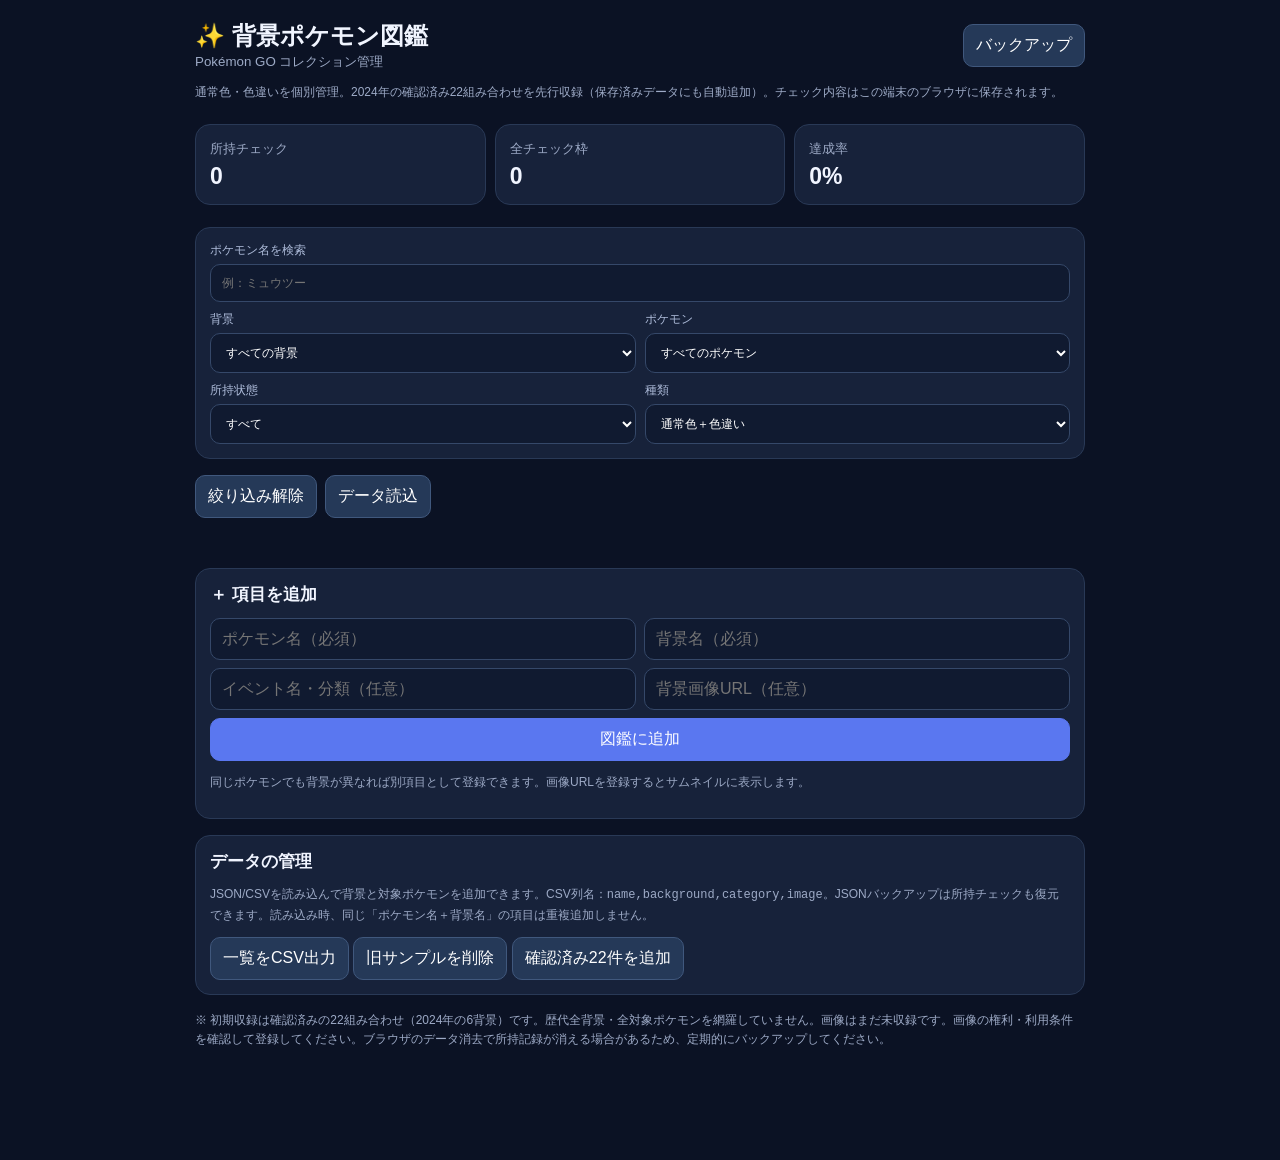
==== index.html @ 38513f24 "Add files via upload" ====
<!doctype html><html lang="ja"><head><meta charset="utf-8"><meta name="viewport" content="width=device-width,initial-scale=1,viewport-fit=cover"><meta name="theme-color" content="#111b34"><title>背景ポケモン図鑑 v2.1</title><style>
:root{font-family:-apple-system,BlinkMacSystemFont,"Hiragino Kaku Gothic ProN",sans-serif;color:#f1f5ff;background:#0b1224}*{box-sizing:border-box}body{margin:0}main{max-width:920px;margin:auto;padding:20px 15px 100px}header{display:flex;justify-content:space-between;align-items:center;gap:10px}h1{font-size:24px;margin:0}p{color:#9daac6}small,.muted{color:#9daac6}.stats{display:grid;grid-template-columns:repeat(3,1fr);gap:9px;margin:22px 0}.stat,.panel,.entry{background:#17223a;border:1px solid #293956;border-radius:15px;padding:14px}.stat strong{display:block;font-size:23px;margin-top:5px}.filters{display:grid;grid-template-columns:repeat(2,minmax(0,1fr));gap:9px}.filters label{font-size:12px;color:#aebcda}.filters label:first-child{grid-column:span 2}input,select,button{font:inherit}input,select{display:block;width:100%;background:#101a30;color:#fff;border:1px solid #354869;border-radius:10px;padding:11px;margin-top:5px;min-width:0}button{border:1px solid #40587d;background:#253958;color:#fff;border-radius:10px;padding:10px 12px;cursor:pointer}button.primary{background:#5a77f0;border-color:#5a77f0}button:disabled{opacity:.4}.toolbar{display:flex;gap:8px;flex-wrap:wrap;margin:14px 0}.entry{display:flex;align-items:center;gap:12px;margin:9px 0}.thumb{height:72px;width:72px;flex:0 0 72px;border-radius:12px;background:linear-gradient(135deg,#183c5b,#735ba6);display:grid;place-items:center;overflow:hidden;color:#dce8ff;font-size:11px;text-align:center}.thumb img{width:100%;height:100%;object-fit:cover}.details{flex:1;min-width:0}.details b{display:block;font-size:16px}.details small{display:block;margin-top:4px;line-height:1.45}.checks{display:flex;flex-direction:column;gap:9px}.checks label{display:flex;align-items:center;gap:5px;font-size:12px;white-space:nowrap}.checks input{width:19px;height:19px;margin:0;accent-color:#7e9bff}.panel{margin:16px 0}.panel h2{font-size:17px;margin:0 0 12px}.form-grid{display:grid;grid-template-columns:1fr 1fr;gap:8px}.form-grid input{margin:0}.wide{grid-column:span 2}.footnote{font-size:12px;line-height:1.6}.empty{text-align:center;padding:35px;color:#b5c4e0}.hidden{display:none}.tag{font-size:11px;background:#2e4365;border-radius:7px;padding:3px 6px;display:inline-block;margin-top:5px}#notice{color:#9fe1b5;font-size:13px;min-height:20px}@media(max-width:450px){.entry{gap:9px;padding:10px}.thumb{width:61px;height:61px;flex-basis:61px}.details b{font-size:14px}.checks label{font-size:11px}.stat{padding:11px}.stat strong{font-size:20px}}
</style></head><body><main><header><div><h1>✨ 背景ポケモン図鑑</h1><small>Pokémon GO コレクション管理</small></div><button id="exportBtn">バックアップ</button></header><p class="footnote">通常色・色違いを個別管理。2024年の確認済み22組み合わせを先行収録（保存済みデータにも自動追加）。チェック内容はこの端末のブラウザに保存されます。</p><section class="stats"><div class="stat"><small>所持チェック</small><strong id="ownedCount">0</strong></div><div class="stat"><small>全チェック枠</small><strong id="totalCount">0</strong></div><div class="stat"><small>達成率</small><strong id="rate">0%</strong></div></section><section class="panel"><div class="filters"><label>ポケモン名を検索<input id="search" type="search" placeholder="例：ミュウツー"></label><label>背景<select id="bgFilter"><option value="">すべての背景</option></select></label><label>ポケモン<select id="pokeFilter"><option value="">すべてのポケモン</option></select></label><label>所持状態<select id="ownedFilter"><option value="">すべて</option><option value="owned">所持済みのみ</option><option value="missing">未所持のみ</option></select></label><label>種類<select id="typeFilter"><option value="">通常色＋色違い</option><option value="normal">通常色</option><option value="shiny">色違い</option></select></label></div></section><div class="toolbar"><button id="resetFilters">絞り込み解除</button><button id="importBtn">データ読込</button><input class="hidden" id="file" type="file" accept=".json,.csv,application/json,text/csv"></div><div id="notice" role="status"></div><div id="results"></div><section class="panel"><h2>＋ 項目を追加</h2><div class="form-grid"><input id="addName" placeholder="ポケモン名（必須）"><input id="addBg" placeholder="背景名（必須）"><input id="addCategory" placeholder="イベント名・分類（任意）"><input id="addImage" placeholder="背景画像URL（任意）"><button class="primary wide" id="addBtn">図鑑に追加</button></div><p class="footnote">同じポケモンでも背景が異なれば別項目として登録できます。画像URLを登録するとサムネイルに表示します。</p></section><section class="panel"><h2>データの管理</h2><p class="footnote">JSON/CSVを読み込んで背景と対象ポケモンを追加できます。CSV列名：<code>name,background,category,image</code>。JSONバックアップは所持チェックも復元できます。読み込み時、同じ「ポケモン名＋背景名」の項目は重複追加しません。</p><button id="exportCsv">一覧をCSV出力</button> <button id="clearDemo">旧サンプルを削除</button> <button id="loadVerified">確認済み22件を追加</button></section><p class="footnote">※ 初期収録は確認済みの22組み合わせ（2024年の6背景）です。歴代全背景・全対象ポケモンを網羅していません。画像はまだ未収録です。画像の権利・利用条件を確認して登録してください。ブラウザのデータ消去で所持記録が消える場合があるため、定期的にバックアップしてください。</p></main><script>
const STORE='pogo-bg-collection-v1';
const samples=[{"name":"ウツロイド","background":"GO Fest 2024 ウルトラホール","category":"スペシャル背景｜2024","image":""},{"name":"マッシブーン","background":"GO Fest 2024 ウルトラホール","category":"スペシャル背景｜2024","image":""},{"name":"フェローチェ","background":"GO Fest 2024 ウルトラホール","category":"スペシャル背景｜2024","image":""},{"name":"デンジュモク","background":"GO Fest 2024 ウルトラホール","category":"スペシャル背景｜2024","image":""},{"name":"テッカグヤ","background":"GO Fest 2024 ウルトラホール","category":"スペシャル背景｜2024","image":""},{"name":"カミツルギ","background":"GO Fest 2024 ウルトラホール","category":"スペシャル背景｜2024","image":""},{"name":"アクジキング","background":"GO Fest 2024 ウルトラホール","category":"スペシャル背景｜2024","image":""},{"name":"ネクロズマ","background":"GO Fest 2024 ウルトラホール","category":"スペシャル背景｜2024","image":""},{"name":"ツンデツンデ","background":"GO Fest 2024 ウルトラホール","category":"スペシャル背景｜2024","image":""},{"name":"ズガドーン","background":"GO Fest 2024 ウルトラホール","category":"スペシャル背景｜2024","image":""},{"name":"ソルガレオ","background":"GO Fest 2024 日輪","category":"スペシャル背景｜2024","image":""},{"name":"ルナアーラ","background":"GO Fest 2024 月輪","category":"スペシャル背景｜2024","image":""},{"name":"ネクロズマ（たそがれのたてがみ）","background":"GO Fest 2024 ウルトラホール・日輪","category":"スペシャル背景｜2024","image":""},{"name":"ネクロズマ（あかつきのつばさ）","background":"GO Fest 2024 ウルトラホール・月輪","category":"スペシャル背景｜2024","image":""},{"name":"ソルガレオ","background":"GO Fest 2024 仙台","category":"ロケーション背景｜2024","image":""},{"name":"ルナアーラ","background":"GO Fest 2024 仙台","category":"ロケーション背景｜2024","image":""},{"name":"ウツロイド","background":"GO Fest 2024 仙台","category":"ロケーション背景｜2024","image":""},{"name":"デンジュモク","background":"GO Fest 2024 仙台","category":"ロケーション背景｜2024","image":""},{"name":"カミツルギ","background":"GO Fest 2024 仙台","category":"ロケーション背景｜2024","image":""},{"name":"アクジキング","background":"GO Fest 2024 仙台","category":"ロケーション背景｜2024","image":""},{"name":"ネクロズマ","background":"GO Fest 2024 仙台","category":"ロケーション背景｜2024","image":""},{"name":"ツンデツンデ","background":"GO Fest 2024 仙台","category":"ロケーション背景｜2024","image":""}];
const $=id=>document.getElementById(id);const key=x=>`${x.name.trim()}|||${x.background.trim()}`;let entries=[];let checks={};
try{const data=JSON.parse(localStorage.getItem(STORE));if(data&&Array.isArray(data.entries)){entries=data.entries;checks=data.checks||{}}else entries=[...samples]}catch{entries=[...samples]}
// Merge newly bundled records without overwriting the user's saved collection or checkmarks.
{const known=new Set(entries.map(key));for(const item of samples){if(!known.has(key(item))){entries.push(item);known.add(key(item))}}}
try{localStorage.setItem(STORE,JSON.stringify({entries,checks}))}catch{}
function save(){try{localStorage.setItem(STORE,JSON.stringify({entries,checks}))}catch{notice('保存に失敗しました。ストレージの空きを確認してください')}}
function notice(t){$('notice').textContent=t;setTimeout(()=>{if($('notice').textContent===t)$('notice').textContent=''},4500)}
function option(value){const o=document.createElement('option');o.value=value;o.textContent=value;return o}
function filters(){const oldBg=$('bgFilter').value,oldPoke=$('pokeFilter').value;for(const id of ['bgFilter','pokeFilter'])$(id).replaceChildren(option(''));$('bgFilter').options[0].textContent='すべての背景';$('pokeFilter').options[0].textContent='すべてのポケモン';[...new Set(entries.map(x=>x.background))].sort('ja').forEach(x=>$('bgFilter').append(option(x)));[...new Set(entries.map(x=>x.name))].sort('ja').forEach(x=>$('pokeFilter').append(option(x)));$('bgFilter').value=oldBg;$('pokeFilter').value=oldPoke}
function render(){filters();let total=entries.length*2,owned=entries.reduce((n,x)=>n+Number(!!checks[key(x)+'|||normal'])+Number(!!checks[key(x)+'|||shiny']),0);$('ownedCount').textContent=owned;$('totalCount').textContent=total;$('rate').textContent=total?Math.round(owned/total*100)+'%':'0%';const search=$('search').value.toLocaleLowerCase(),bg=$('bgFilter').value,poke=$('pokeFilter').value,ownedF=$('ownedFilter').value,type=$('typeFilter').value;const root=$('results');root.replaceChildren();let found=0;for(const e of entries){if(search&&!`${e.name} ${e.background} ${e.category||''}`.toLocaleLowerCase().includes(search))continue;if(bg&&e.background!==bg||poke&&e.name!==poke)continue;const types=['normal','shiny'].filter(t=>!type||type===t).filter(t=>!ownedF||(ownedF==='owned'?!!checks[key(e)+'|||'+t]:!checks[key(e)+'|||'+t]));if(!types.length)continue;found++;const row=document.createElement('div');row.className='entry';const thumb=document.createElement('div');thumb.className='thumb';if(e.image&&/^https:\/\//i.test(e.image)){const img=document.createElement('img');img.src=e.image;img.alt=e.background+' 背景画像';img.loading='lazy';img.onerror=()=>{thumb.textContent='🖼️ 背景';};thumb.append(img)}else thumb.textContent='🖼️ 背景';const info=document.createElement('div');info.className='details';const title=document.createElement('b');title.textContent=e.name;const detail=document.createElement('small');detail.textContent=e.background;info.append(title,detail);if(e.category){const tag=document.createElement('span');tag.className='tag';tag.textContent=e.category;info.append(tag)}const cs=document.createElement('div');cs.className='checks';for(const t of types){const label=document.createElement('label');const cb=document.createElement('input');cb.type='checkbox';cb.checked=!!checks[key(e)+'|||'+t];cb.setAttribute('aria-label',`${e.name} ${e.background} ${t==='shiny'?'色違い':'通常色'} 所持`);cb.addEventListener('change',()=>{checks[key(e)+'|||'+t]=cb.checked;save();render()});label.append(cb,document.createTextNode(t==='normal'?'通常色':'✨色違い'));cs.append(label)}row.append(thumb,info,cs);root.append(row)}if(!found){const el=document.createElement('div');el.className='empty';el.textContent='条件に合う項目がありません';root.append(el)}}
function addRecords(items){let n=0;const existing=new Set(entries.map(key));for(const x of items){const name=String(x.name||'').trim(),background=String(x.background||'').trim();if(!name||!background)continue;const e={name,background,category:String(x.category||''),image:String(x.image||'')};if(!existing.has(key(e))){entries.push(e);existing.add(key(e));n++}}save();render();return n}
$('addBtn').onclick=()=>{const n=addRecords([{name:$('addName').value,background:$('addBg').value,category:$('addCategory').value,image:$('addImage').value}]);if(n){for(const id of ['addName','addBg','addCategory','addImage'])$(id).value='';notice('項目を追加しました')}else notice('名前と背景名を入力してください（重複登録不可）')};
for(const id of ['search','ownedFilter','typeFilter'])$(id).addEventListener('input',render);for(const id of ['bgFilter','pokeFilter'])$(id).addEventListener('change',render);
$('resetFilters').onclick=()=>{for(const id of ['search','bgFilter','pokeFilter','ownedFilter','typeFilter'])$(id).value='';render()};
function download(name,text,mime){const blob=new Blob([text],{type:mime});const a=document.createElement('a');a.href=URL.createObjectURL(blob);a.download=name;document.body.append(a);a.click();a.remove();setTimeout(()=>URL.revokeObjectURL(a.href),1000)}
$('exportBtn').onclick=()=>download('pokemon-go-background-backup.json',JSON.stringify({entries,checks},null,2),'application/json');
function csvCell(s){return '"'+String(s??'').replaceAll('"','""')+'"'}
$('exportCsv').onclick=()=>download('pokemon-go-background-list.csv','\ufeffname,background,category,image,normal_owned,shiny_owned\n'+entries.map(e=>[e.name,e.background,e.category,e.image,!!checks[key(e)+'|||normal'],!!checks[key(e)+'|||shiny']].map(csvCell).join(',')).join('\n'),'text/csv;charset=utf-8');
$('importBtn').onclick=()=>$('file').click();
function parseCSV(s){const rows=[];let row=[],cell='',quoted=false;for(let i=0;i<s.length;i++){const c=s[i];if(c==='"'){if(quoted&&s[i+1]==='"'){cell+='"';i++}else quoted=!quoted}else if(c===','&&!quoted){row.push(cell);cell=''}else if((c==='\n'||c==='\r')&&!quoted){if(c==='\r'&&s[i+1]==='\n')i++;row.push(cell);if(row.some(v=>v!==''))rows.push(row);row=[];cell=''}else cell+=c}row.push(cell);if(row.some(v=>v!==''))rows.push(row);if(!rows.length)return [];const head=rows.shift().map(x=>x.trim().replace(/^\ufeff/,''));return rows.map(r=>Object.fromEntries(head.map((h,i)=>[h,r[i]||''])))}
$('file').onchange=async ev=>{const f=ev.target.files[0];if(!f)return;try{const content=await f.text();if(f.name.toLowerCase().endsWith('.csv')){const data=parseCSV(content);const n=addRecords(data);for(const x of data){const k=key(x);if(x.normal_owned==='true')checks[k+'|||normal']=true;if(x.shiny_owned==='true')checks[k+'|||shiny']=true}save();render();notice(`${n}件追加しました`)}else{const data=JSON.parse(content);if(Array.isArray(data)){notice(`${addRecords(data)}件追加しました`)}else if(Array.isArray(data.entries)){if(!confirm('JSONバックアップから一覧とチェック状態を復元します。現在の記録は置き換わります。続けますか？'))return;entries=data.entries.filter(x=>x.name&&x.background);checks=data.checks||{};save();render();notice('バックアップを復元しました')}else throw Error('不正な形式')}}catch(err){notice('読み込みに失敗しました: '+err.message)}finally{ev.target.value=''}};
$('loadVerified').onclick=()=>{const n=addRecords(samples);notice(n+'件追加しました（既存の所持チェックは維持）')};$('clearDemo').onclick=()=>{if(!confirm('旧サンプル項目を削除しますか？'))return;entries=entries.filter(e=>!e.demo);save();render();notice('サンプル項目を削除しました')};render();
</script></body></html>
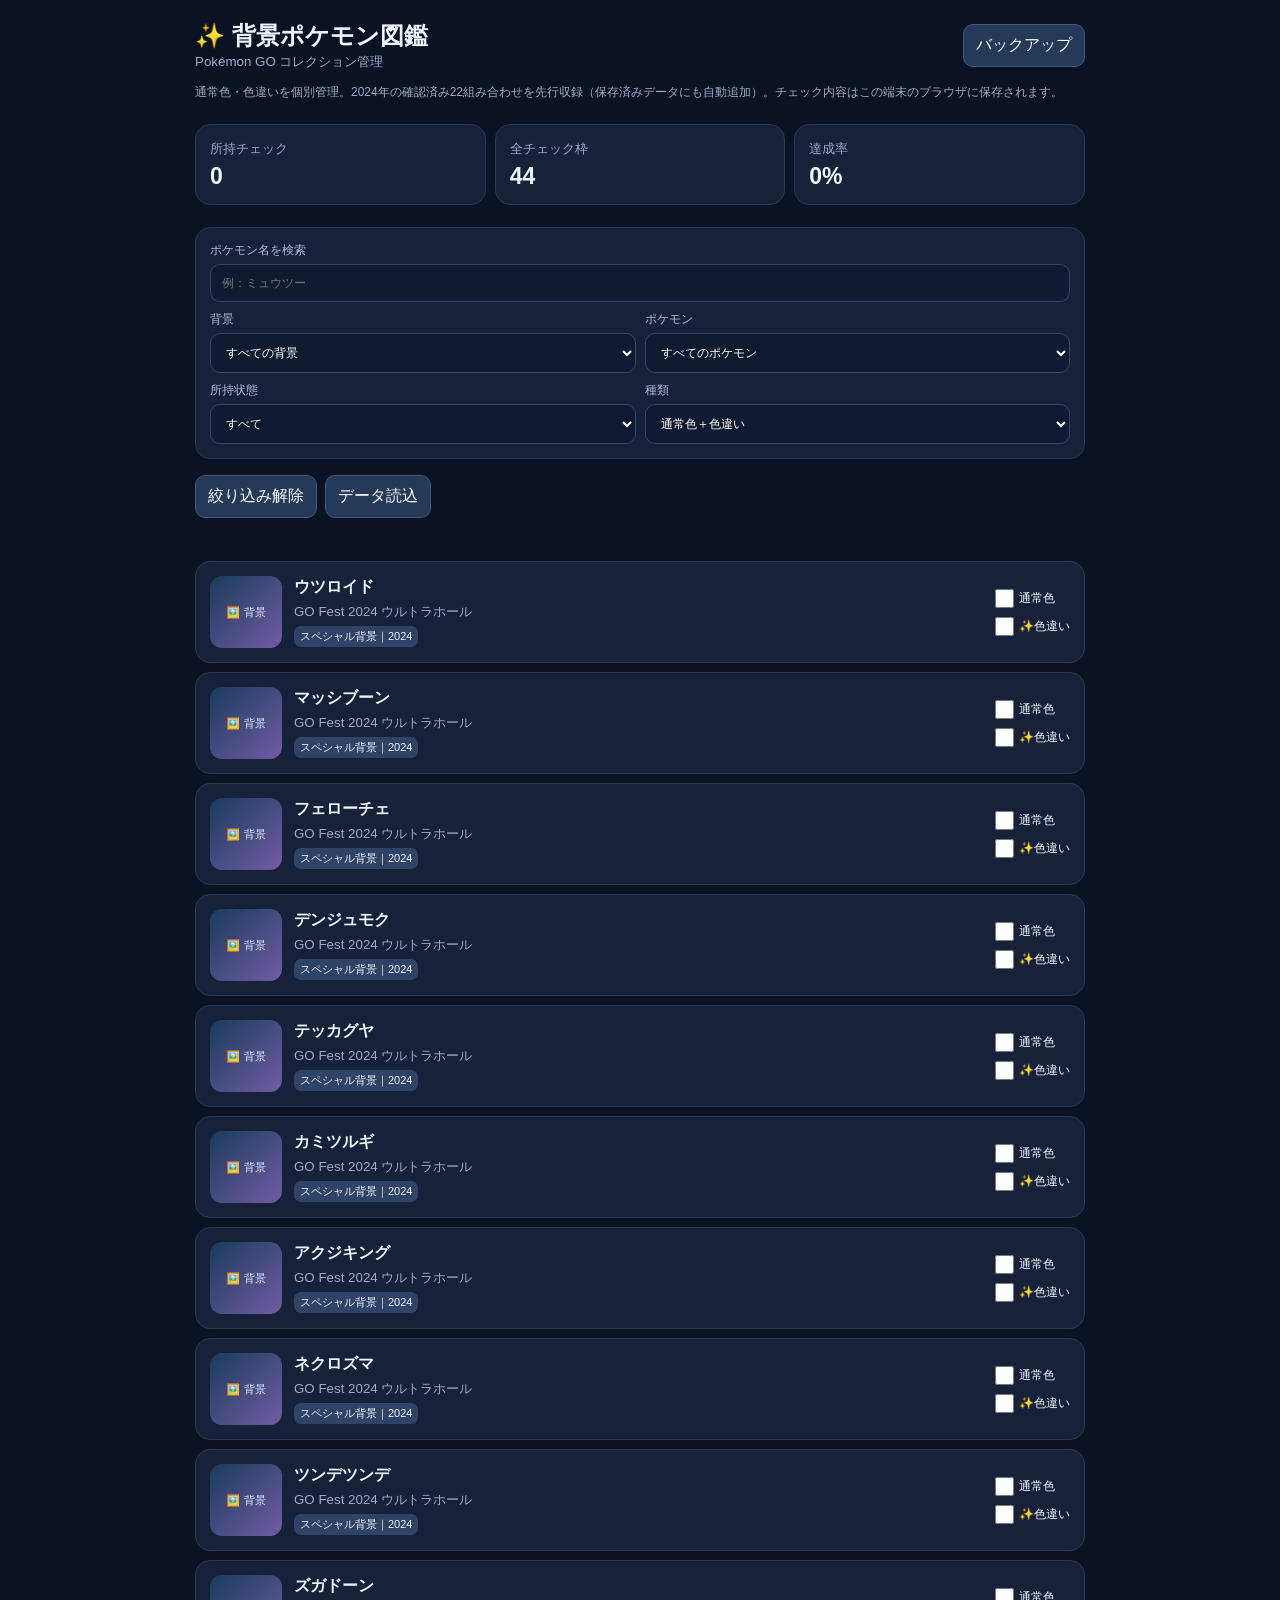
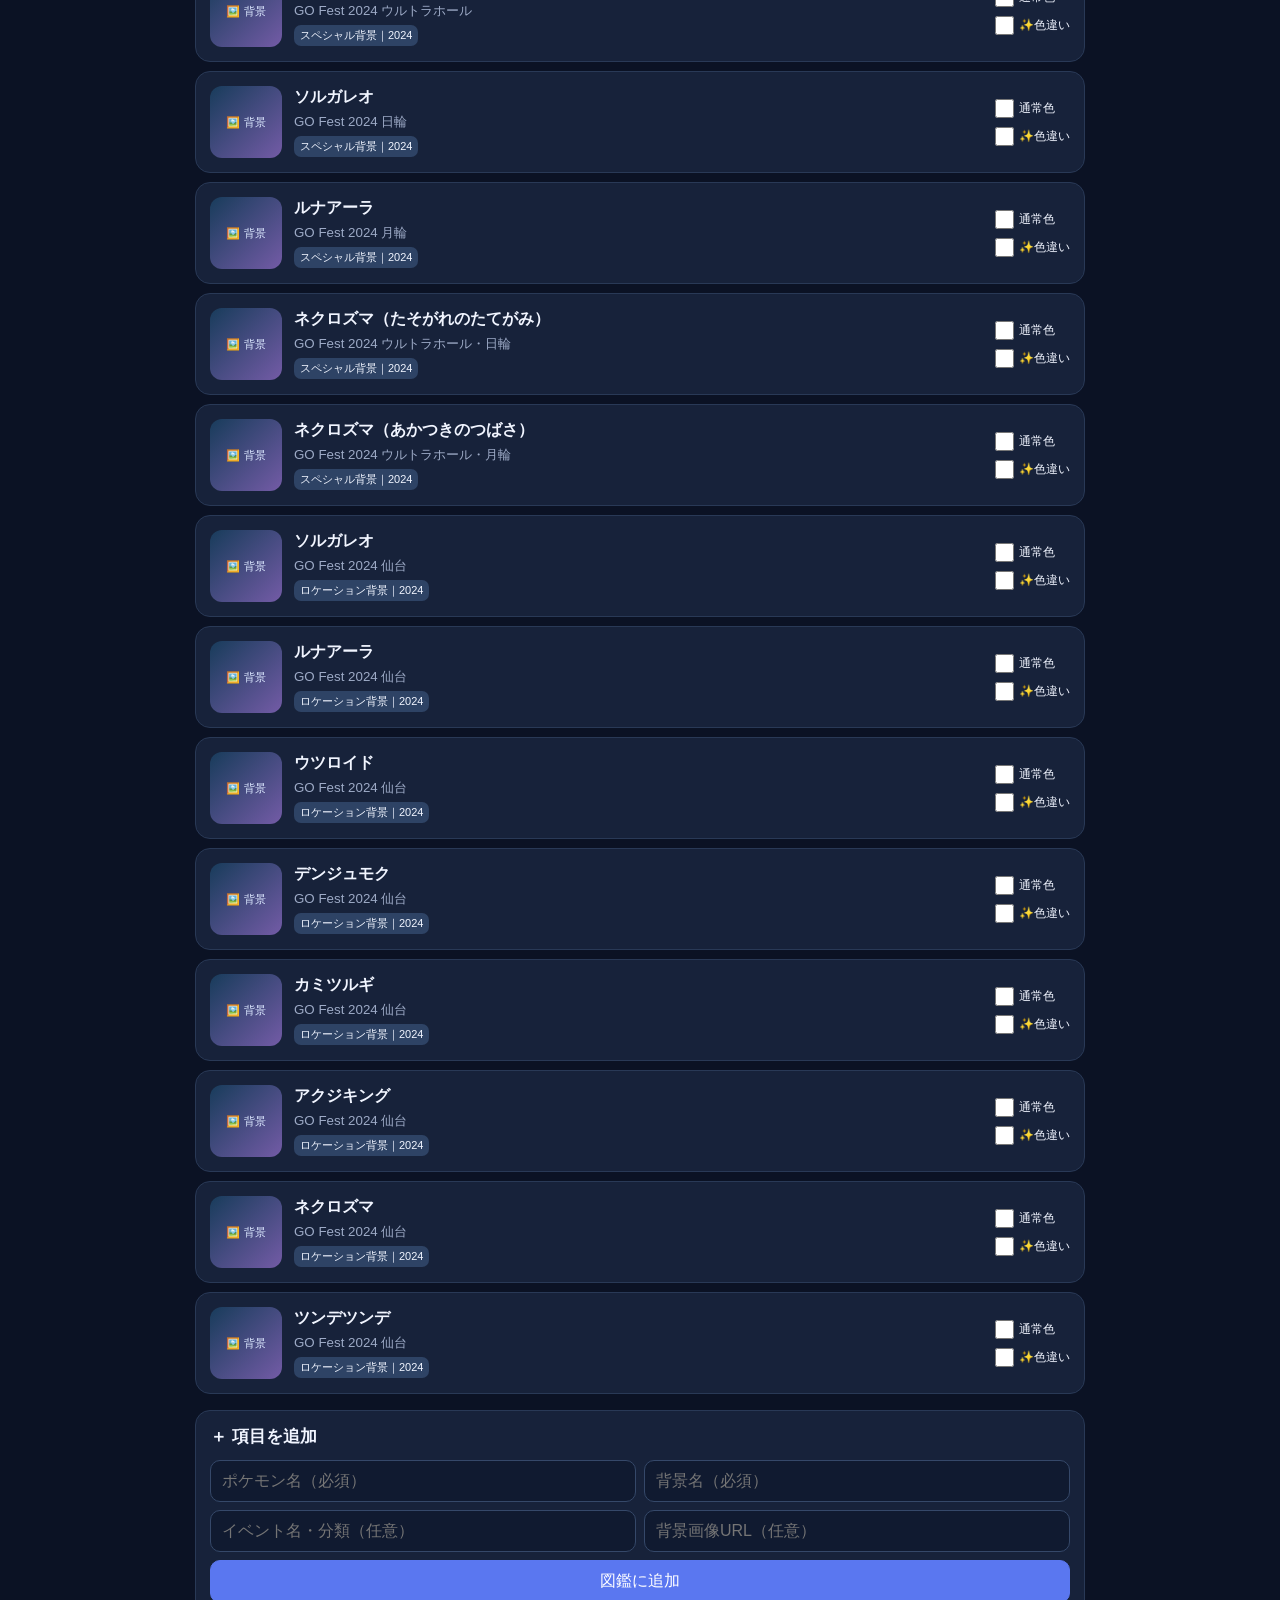
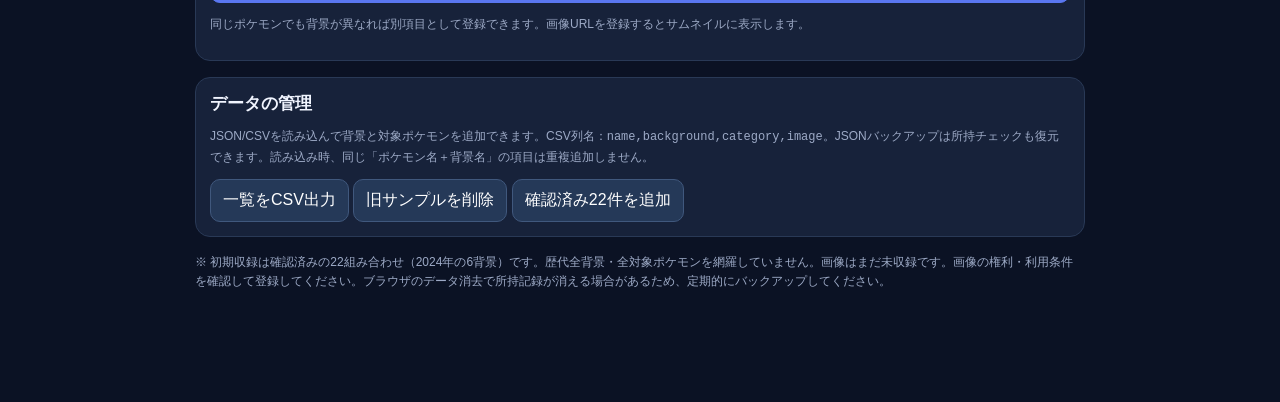
==== commit 9c8fad0d: "Add GitHub Pages entry point" ====
--- a/index.html
+++ b/index.html
@@ -1,28 +1 @@
-<!doctype html><html lang="ja"><head><meta charset="utf-8"><meta name="viewport" content="width=device-width,initial-scale=1,viewport-fit=cover"><meta name="theme-color" content="#111b34"><title>背景ポケモン図鑑 v2.1</title><style>
-:root{font-family:-apple-system,BlinkMacSystemFont,"Hiragino Kaku Gothic ProN",sans-serif;color:#f1f5ff;background:#0b1224}*{box-sizing:border-box}body{margin:0}main{max-width:920px;margin:auto;padding:20px 15px 100px}header{display:flex;justify-content:space-between;align-items:center;gap:10px}h1{font-size:24px;margin:0}p{color:#9daac6}small,.muted{color:#9daac6}.stats{display:grid;grid-template-columns:repeat(3,1fr);gap:9px;margin:22px 0}.stat,.panel,.entry{background:#17223a;border:1px solid #293956;border-radius:15px;padding:14px}.stat strong{display:block;font-size:23px;margin-top:5px}.filters{display:grid;grid-template-columns:repeat(2,minmax(0,1fr));gap:9px}.filters label{font-size:12px;color:#aebcda}.filters label:first-child{grid-column:span 2}input,select,button{font:inherit}input,select{display:block;width:100%;background:#101a30;color:#fff;border:1px solid #354869;border-radius:10px;padding:11px;margin-top:5px;min-width:0}button{border:1px solid #40587d;background:#253958;color:#fff;border-radius:10px;padding:10px 12px;cursor:pointer}button.primary{background:#5a77f0;border-color:#5a77f0}button:disabled{opacity:.4}.toolbar{display:flex;gap:8px;flex-wrap:wrap;margin:14px 0}.entry{display:flex;align-items:center;gap:12px;margin:9px 0}.thumb{height:72px;width:72px;flex:0 0 72px;border-radius:12px;background:linear-gradient(135deg,#183c5b,#735ba6);display:grid;place-items:center;overflow:hidden;color:#dce8ff;font-size:11px;text-align:center}.thumb img{width:100%;height:100%;object-fit:cover}.details{flex:1;min-width:0}.details b{display:block;font-size:16px}.details small{display:block;margin-top:4px;line-height:1.45}.checks{display:flex;flex-direction:column;gap:9px}.checks label{display:flex;align-items:center;gap:5px;font-size:12px;white-space:nowrap}.checks input{width:19px;height:19px;margin:0;accent-color:#7e9bff}.panel{margin:16px 0}.panel h2{font-size:17px;margin:0 0 12px}.form-grid{display:grid;grid-template-columns:1fr 1fr;gap:8px}.form-grid input{margin:0}.wide{grid-column:span 2}.footnote{font-size:12px;line-height:1.6}.empty{text-align:center;padding:35px;color:#b5c4e0}.hidden{display:none}.tag{font-size:11px;background:#2e4365;border-radius:7px;padding:3px 6px;display:inline-block;margin-top:5px}#notice{color:#9fe1b5;font-size:13px;min-height:20px}@media(max-width:450px){.entry{gap:9px;padding:10px}.thumb{width:61px;height:61px;flex-basis:61px}.details b{font-size:14px}.checks label{font-size:11px}.stat{padding:11px}.stat strong{font-size:20px}}
-</style></head><body><main><header><div><h1>✨ 背景ポケモン図鑑</h1><small>Pokémon GO コレクション管理</small></div><button id="exportBtn">バックアップ</button></header><p class="footnote">通常色・色違いを個別管理。2024年の確認済み22組み合わせを先行収録（保存済みデータにも自動追加）。チェック内容はこの端末のブラウザに保存されます。</p><section class="stats"><div class="stat"><small>所持チェック</small><strong id="ownedCount">0</strong></div><div class="stat"><small>全チェック枠</small><strong id="totalCount">0</strong></div><div class="stat"><small>達成率</small><strong id="rate">0%</strong></div></section><section class="panel"><div class="filters"><label>ポケモン名を検索<input id="search" type="search" placeholder="例：ミュウツー"></label><label>背景<select id="bgFilter"><option value="">すべての背景</option></select></label><label>ポケモン<select id="pokeFilter"><option value="">すべてのポケモン</option></select></label><label>所持状態<select id="ownedFilter"><option value="">すべて</option><option value="owned">所持済みのみ</option><option value="missing">未所持のみ</option></select></label><label>種類<select id="typeFilter"><option value="">通常色＋色違い</option><option value="normal">通常色</option><option value="shiny">色違い</option></select></label></div></section><div class="toolbar"><button id="resetFilters">絞り込み解除</button><button id="importBtn">データ読込</button><input class="hidden" id="file" type="file" accept=".json,.csv,application/json,text/csv"></div><div id="notice" role="status"></div><div id="results"></div><section class="panel"><h2>＋ 項目を追加</h2><div class="form-grid"><input id="addName" placeholder="ポケモン名（必須）"><input id="addBg" placeholder="背景名（必須）"><input id="addCategory" placeholder="イベント名・分類（任意）"><input id="addImage" placeholder="背景画像URL（任意）"><button class="primary wide" id="addBtn">図鑑に追加</button></div><p class="footnote">同じポケモンでも背景が異なれば別項目として登録できます。画像URLを登録するとサムネイルに表示します。</p></section><section class="panel"><h2>データの管理</h2><p class="footnote">JSON/CSVを読み込んで背景と対象ポケモンを追加できます。CSV列名：<code>name,background,category,image</code>。JSONバックアップは所持チェックも復元できます。読み込み時、同じ「ポケモン名＋背景名」の項目は重複追加しません。</p><button id="exportCsv">一覧をCSV出力</button> <button id="clearDemo">旧サンプルを削除</button> <button id="loadVerified">確認済み22件を追加</button></section><p class="footnote">※ 初期収録は確認済みの22組み合わせ（2024年の6背景）です。歴代全背景・全対象ポケモンを網羅していません。画像はまだ未収録です。画像の権利・利用条件を確認して登録してください。ブラウザのデータ消去で所持記録が消える場合があるため、定期的にバックアップしてください。</p></main><script>
-const STORE='pogo-bg-collection-v1';
-const samples=[{"name":"ウツロイド","background":"GO Fest 2024 ウルトラホール","category":"スペシャル背景｜2024","image":""},{"name":"マッシブーン","background":"GO Fest 2024 ウルトラホール","category":"スペシャル背景｜2024","image":""},{"name":"フェローチェ","background":"GO Fest 2024 ウルトラホール","category":"スペシャル背景｜2024","image":""},{"name":"デンジュモク","background":"GO Fest 2024 ウルトラホール","category":"スペシャル背景｜2024","image":""},{"name":"テッカグヤ","background":"GO Fest 2024 ウルトラホール","category":"スペシャル背景｜2024","image":""},{"name":"カミツルギ","background":"GO Fest 2024 ウルトラホール","category":"スペシャル背景｜2024","image":""},{"name":"アクジキング","background":"GO Fest 2024 ウルトラホール","category":"スペシャル背景｜2024","image":""},{"name":"ネクロズマ","background":"GO Fest 2024 ウルトラホール","category":"スペシャル背景｜2024","image":""},{"name":"ツンデツンデ","background":"GO Fest 2024 ウルトラホール","category":"スペシャル背景｜2024","image":""},{"name":"ズガドーン","background":"GO Fest 2024 ウルトラホール","category":"スペシャル背景｜2024","image":""},{"name":"ソルガレオ","background":"GO Fest 2024 日輪","category":"スペシャル背景｜2024","image":""},{"name":"ルナアーラ","background":"GO Fest 2024 月輪","category":"スペシャル背景｜2024","image":""},{"name":"ネクロズマ（たそがれのたてがみ）","background":"GO Fest 2024 ウルトラホール・日輪","category":"スペシャル背景｜2024","image":""},{"name":"ネクロズマ（あかつきのつばさ）","background":"GO Fest 2024 ウルトラホール・月輪","category":"スペシャル背景｜2024","image":""},{"name":"ソルガレオ","background":"GO Fest 2024 仙台","category":"ロケーション背景｜2024","image":""},{"name":"ルナアーラ","background":"GO Fest 2024 仙台","category":"ロケーション背景｜2024","image":""},{"name":"ウツロイド","background":"GO Fest 2024 仙台","category":"ロケーション背景｜2024","image":""},{"name":"デンジュモク","background":"GO Fest 2024 仙台","category":"ロケーション背景｜2024","image":""},{"name":"カミツルギ","background":"GO Fest 2024 仙台","category":"ロケーション背景｜2024","image":""},{"name":"アクジキング","background":"GO Fest 2024 仙台","category":"ロケーション背景｜2024","image":""},{"name":"ネクロズマ","background":"GO Fest 2024 仙台","category":"ロケーション背景｜2024","image":""},{"name":"ツンデツンデ","background":"GO Fest 2024 仙台","category":"ロケーション背景｜2024","image":""}];
-const $=id=>document.getElementById(id);const key=x=>`${x.name.trim()}|||${x.background.trim()}`;let entries=[];let checks={};
-try{const data=JSON.parse(localStorage.getItem(STORE));if(data&&Array.isArray(data.entries)){entries=data.entries;checks=data.checks||{}}else entries=[...samples]}catch{entries=[...samples]}
-// Merge newly bundled records without overwriting the user's saved collection or checkmarks.
-{const known=new Set(entries.map(key));for(const item of samples){if(!known.has(key(item))){entries.push(item);known.add(key(item))}}}
-try{localStorage.setItem(STORE,JSON.stringify({entries,checks}))}catch{}
-function save(){try{localStorage.setItem(STORE,JSON.stringify({entries,checks}))}catch{notice('保存に失敗しました。ストレージの空きを確認してください')}}
-function notice(t){$('notice').textContent=t;setTimeout(()=>{if($('notice').textContent===t)$('notice').textContent=''},4500)}
-function option(value){const o=document.createElement('option');o.value=value;o.textContent=value;return o}
-function filters(){const oldBg=$('bgFilter').value,oldPoke=$('pokeFilter').value;for(const id of ['bgFilter','pokeFilter'])$(id).replaceChildren(option(''));$('bgFilter').options[0].textContent='すべての背景';$('pokeFilter').options[0].textContent='すべてのポケモン';[...new Set(entries.map(x=>x.background))].sort('ja').forEach(x=>$('bgFilter').append(option(x)));[...new Set(entries.map(x=>x.name))].sort('ja').forEach(x=>$('pokeFilter').append(option(x)));$('bgFilter').value=oldBg;$('pokeFilter').value=oldPoke}
-function render(){filters();let total=entries.length*2,owned=entries.reduce((n,x)=>n+Number(!!checks[key(x)+'|||normal'])+Number(!!checks[key(x)+'|||shiny']),0);$('ownedCount').textContent=owned;$('totalCount').textContent=total;$('rate').textContent=total?Math.round(owned/total*100)+'%':'0%';const search=$('search').value.toLocaleLowerCase(),bg=$('bgFilter').value,poke=$('pokeFilter').value,ownedF=$('ownedFilter').value,type=$('typeFilter').value;const root=$('results');root.replaceChildren();let found=0;for(const e of entries){if(search&&!`${e.name} ${e.background} ${e.category||''}`.toLocaleLowerCase().includes(search))continue;if(bg&&e.background!==bg||poke&&e.name!==poke)continue;const types=['normal','shiny'].filter(t=>!type||type===t).filter(t=>!ownedF||(ownedF==='owned'?!!checks[key(e)+'|||'+t]:!checks[key(e)+'|||'+t]));if(!types.length)continue;found++;const row=document.createElement('div');row.className='entry';const thumb=document.createElement('div');thumb.className='thumb';if(e.image&&/^https:\/\//i.test(e.image)){const img=document.createElement('img');img.src=e.image;img.alt=e.background+' 背景画像';img.loading='lazy';img.onerror=()=>{thumb.textContent='🖼️ 背景';};thumb.append(img)}else thumb.textContent='🖼️ 背景';const info=document.createElement('div');info.className='details';const title=document.createElement('b');title.textContent=e.name;const detail=document.createElement('small');detail.textContent=e.background;info.append(title,detail);if(e.category){const tag=document.createElement('span');tag.className='tag';tag.textContent=e.category;info.append(tag)}const cs=document.createElement('div');cs.className='checks';for(const t of types){const label=document.createElement('label');const cb=document.createElement('input');cb.type='checkbox';cb.checked=!!checks[key(e)+'|||'+t];cb.setAttribute('aria-label',`${e.name} ${e.background} ${t==='shiny'?'色違い':'通常色'} 所持`);cb.addEventListener('change',()=>{checks[key(e)+'|||'+t]=cb.checked;save();render()});label.append(cb,document.createTextNode(t==='normal'?'通常色':'✨色違い'));cs.append(label)}row.append(thumb,info,cs);root.append(row)}if(!found){const el=document.createElement('div');el.className='empty';el.textContent='条件に合う項目がありません';root.append(el)}}
-function addRecords(items){let n=0;const existing=new Set(entries.map(key));for(const x of items){const name=String(x.name||'').trim(),background=String(x.background||'').trim();if(!name||!background)continue;const e={name,background,category:String(x.category||''),image:String(x.image||'')};if(!existing.has(key(e))){entries.push(e);existing.add(key(e));n++}}save();render();return n}
-$('addBtn').onclick=()=>{const n=addRecords([{name:$('addName').value,background:$('addBg').value,category:$('addCategory').value,image:$('addImage').value}]);if(n){for(const id of ['addName','addBg','addCategory','addImage'])$(id).value='';notice('項目を追加しました')}else notice('名前と背景名を入力してください（重複登録不可）')};
-for(const id of ['search','ownedFilter','typeFilter'])$(id).addEventListener('input',render);for(const id of ['bgFilter','pokeFilter'])$(id).addEventListener('change',render);
-$('resetFilters').onclick=()=>{for(const id of ['search','bgFilter','pokeFilter','ownedFilter','typeFilter'])$(id).value='';render()};
-function download(name,text,mime){const blob=new Blob([text],{type:mime});const a=document.createElement('a');a.href=URL.createObjectURL(blob);a.download=name;document.body.append(a);a.click();a.remove();setTimeout(()=>URL.revokeObjectURL(a.href),1000)}
-$('exportBtn').onclick=()=>download('pokemon-go-background-backup.json',JSON.stringify({entries,checks},null,2),'application/json');
-function csvCell(s){return '"'+String(s??'').replaceAll('"','""')+'"'}
-$('exportCsv').onclick=()=>download('pokemon-go-background-list.csv','\ufeffname,background,category,image,normal_owned,shiny_owned\n'+entries.map(e=>[e.name,e.background,e.category,e.image,!!checks[key(e)+'|||normal'],!!checks[key(e)+'|||shiny']].map(csvCell).join(',')).join('\n'),'text/csv;charset=utf-8');
-$('importBtn').onclick=()=>$('file').click();
-function parseCSV(s){const rows=[];let row=[],cell='',quoted=false;for(let i=0;i<s.length;i++){const c=s[i];if(c==='"'){if(quoted&&s[i+1]==='"'){cell+='"';i++}else quoted=!quoted}else if(c===','&&!quoted){row.push(cell);cell=''}else if((c==='\n'||c==='\r')&&!quoted){if(c==='\r'&&s[i+1]==='\n')i++;row.push(cell);if(row.some(v=>v!==''))rows.push(row);row=[];cell=''}else cell+=c}row.push(cell);if(row.some(v=>v!==''))rows.push(row);if(!rows.length)return [];const head=rows.shift().map(x=>x.trim().replace(/^\ufeff/,''));return rows.map(r=>Object.fromEntries(head.map((h,i)=>[h,r[i]||''])))}
-$('file').onchange=async ev=>{const f=ev.target.files[0];if(!f)return;try{const content=await f.text();if(f.name.toLowerCase().endsWith('.csv')){const data=parseCSV(content);const n=addRecords(data);for(const x of data){const k=key(x);if(x.normal_owned==='true')checks[k+'|||normal']=true;if(x.shiny_owned==='true')checks[k+'|||shiny']=true}save();render();notice(`${n}件追加しました`)}else{const data=JSON.parse(content);if(Array.isArray(data)){notice(`${addRecords(data)}件追加しました`)}else if(Array.isArray(data.entries)){if(!confirm('JSONバックアップから一覧とチェック状態を復元します。現在の記録は置き換わります。続けますか？'))return;entries=data.entries.filter(x=>x.name&&x.background);checks=data.checks||{};save();render();notice('バックアップを復元しました')}else throw Error('不正な形式')}}catch(err){notice('読み込みに失敗しました: '+err.message)}finally{ev.target.value=''}};
-$('loadVerified').onclick=()=>{const n=addRecords(samples);notice(n+'件追加しました（既存の所持チェックは維持）')};$('clearDemo').onclick=()=>{if(!confirm('旧サンプル項目を削除しますか？'))return;entries=entries.filter(e=>!e.demo);save();render();notice('サンプル項目を削除しました')};render();
-</script></body></html>
+<!doctype html><html lang="ja"><head><meta charset="utf-8"><meta name="viewport" content="width=device-width,initial-scale=1"><meta http-equiv="refresh" content="0;url=./pokemon-background-zukan.html"><title>背景ポケモン図鑑</title></head><body><a href="./pokemon-background-zukan.html">背景ポケモン図鑑を開く</a></body></html>
